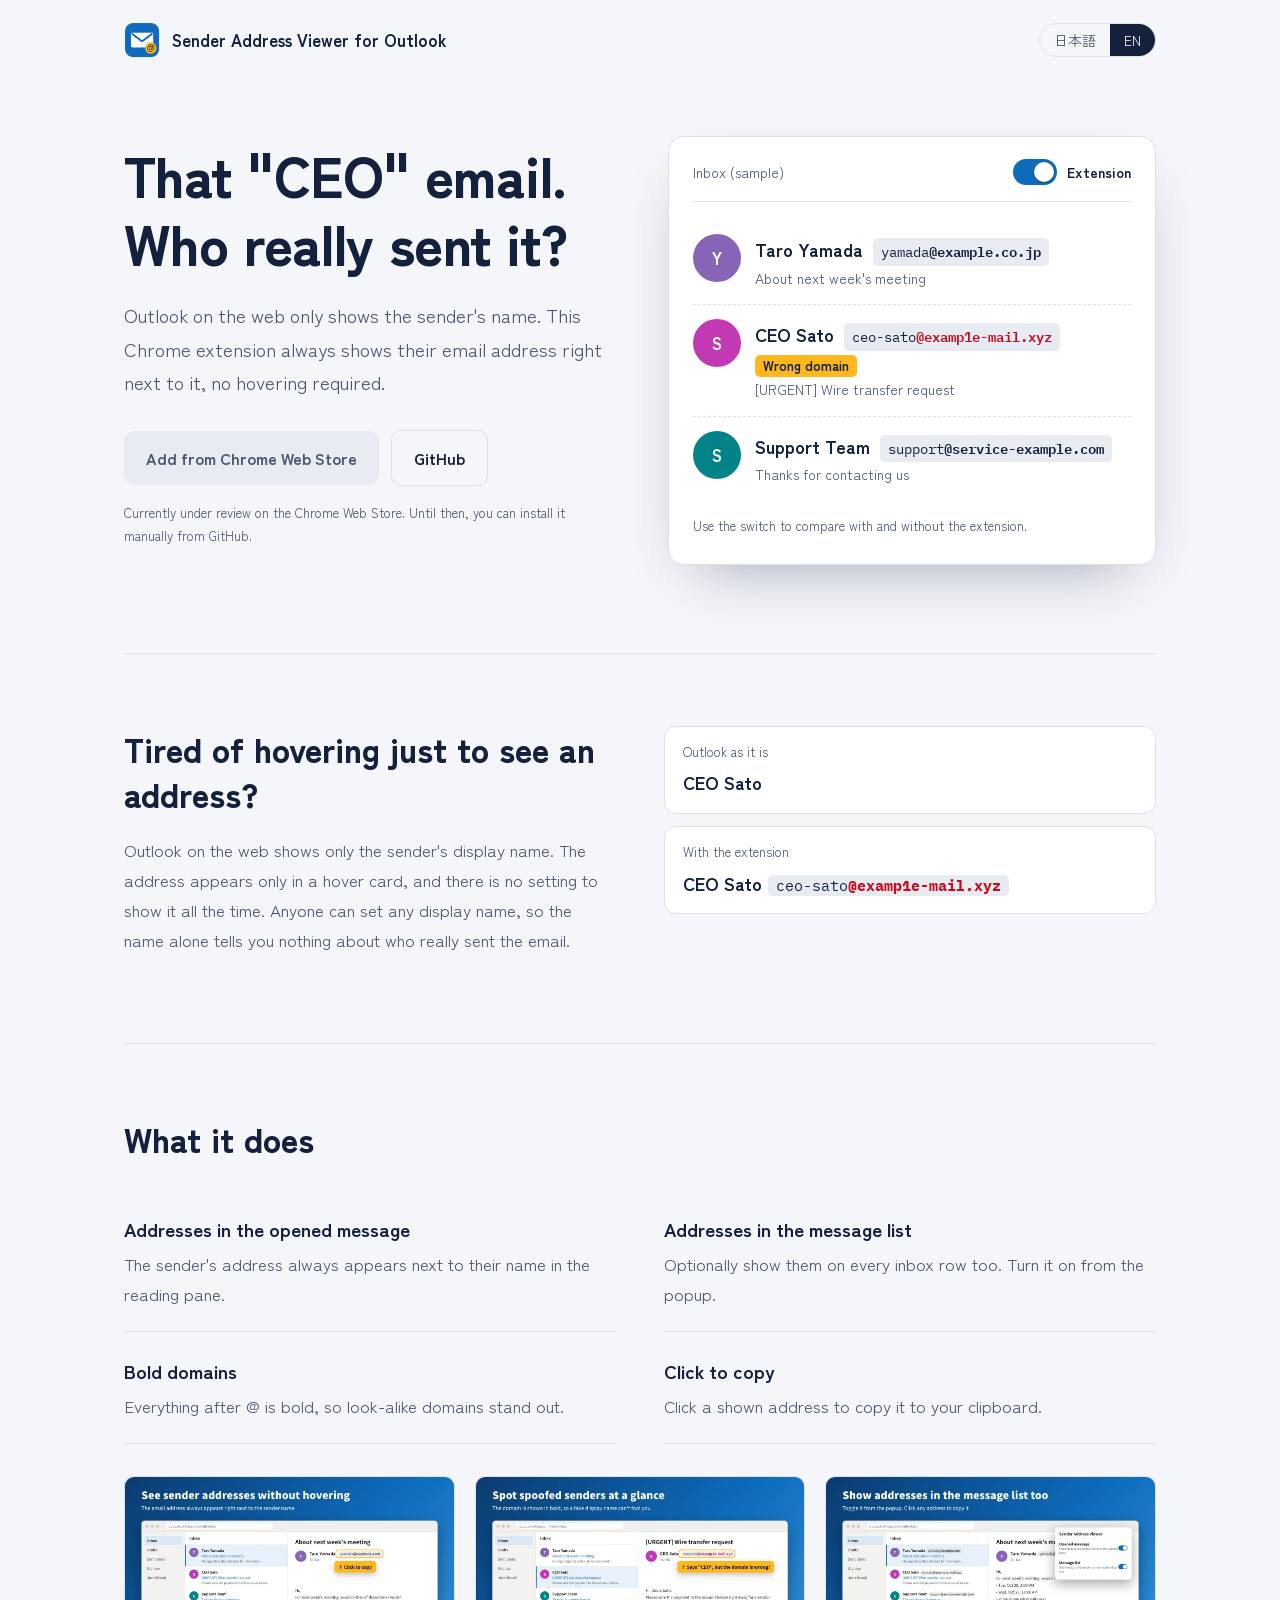
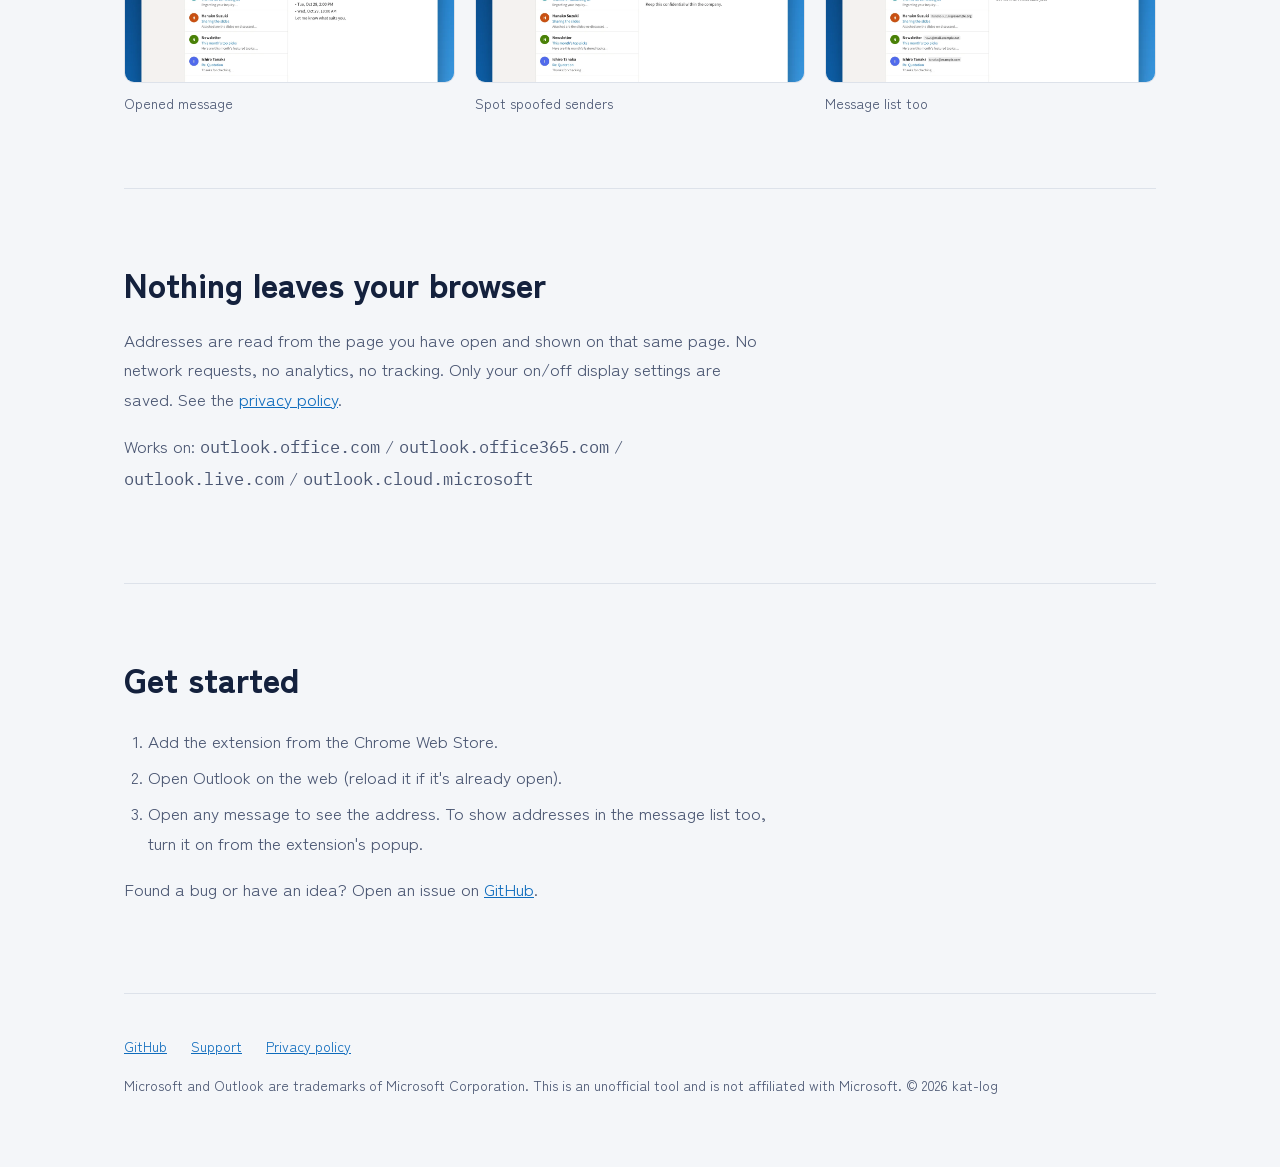
==== docs/index.html @ 24bbae58 "GitHub Pages 用のLP（日英）を追加 Co-Authored-By: Claude Opus 5.5 <noreply@anthropic.com> Claude-Session: htt" ====
<!doctype html>
<html lang="ja">
<head>
<meta charset="utf-8">
<meta name="viewport" content="width=device-width, initial-scale=1">
<title>差出人アドレス表示 for Outlook</title>
<meta name="description" content="Outlook on the web で、差出人名の横にメールアドレスを常に表示する Chrome 拡張機能。ホバー不要で、なりすましメールも一目でわかります。">
<meta property="og:title" content="差出人アドレス表示 for Outlook / Sender Address Viewer for Outlook">
<meta property="og:description" content="Always show the sender's email address next to their name in Outlook on the web.">
<meta property="og:image" content="https://kat-log.github.io/outlook-sender-address/img/og.png">
<meta property="og:type" content="website">
<meta name="twitter:card" content="summary_large_image">
<link rel="icon" href="img/icon.png">
<link rel="preconnect" href="https://fonts.googleapis.com">
<link rel="preconnect" href="https://fonts.gstatic.com" crossorigin>
<link href="https://fonts.googleapis.com/css2?family=IBM+Plex+Mono:wght@400;600&family=Zen+Kaku+Gothic+New:wght@400;500;700;900&display=swap" rel="stylesheet">
<style>
:root {
  --ink: #14213d;
  --ink-soft: #4a5672;
  --paper: #f4f6f9;
  --sheet: #ffffff;
  --line: #dde2ea;
  --blue: #0f6cbd;
  --amber: #ffb81c;
  --red: #c50f1f;
  --chip: #e8ecf2;
  color-scheme: light;
}
@media (prefers-color-scheme: dark) {
  :root:not([data-theme="light"]) {
    --ink: #e8edf5; --ink-soft: #a6b0c3; --paper: #0e1626; --sheet: #16213a;
    --line: #2a3756; --blue: #5aa9f0; --red: #ff6b6b; --chip: #24324f;
    color-scheme: dark;
  }
}
* { box-sizing: border-box; }
html { -webkit-text-size-adjust: 100%; }
body {
  margin: 0; background: var(--paper); color: var(--ink);
  font-family: "Zen Kaku Gothic New", system-ui, sans-serif;
  font-size: 17px; line-height: 1.75;
}
a { color: var(--blue); }
:focus-visible { outline: 3px solid var(--amber); outline-offset: 3px; border-radius: 4px; }
.wrap { max-width: 1080px; margin: 0 auto; padding: 0 24px; }
.mono { font-family: "IBM Plex Mono", ui-monospace, monospace; }

/* header */
header.top { display: flex; align-items: center; justify-content: space-between; padding: 22px 0; }
.logo { display: flex; align-items: center; gap: 12px; font-weight: 700; color: var(--ink); text-decoration: none; }
.logo img { width: 36px; height: 36px; }
.lang { display: flex; flex-shrink: 0; white-space: nowrap; border: 1px solid var(--line); border-radius: 999px; overflow: hidden; }
.lang button { font: inherit; font-size: 14px; border: 0; background: transparent; color: var(--ink-soft); padding: 4px 14px; cursor: pointer; }
.lang button[aria-pressed="true"] { background: var(--ink); color: var(--paper); }

/* hero */
.hero { display: grid; grid-template-columns: 1fr 1fr; gap: 56px; align-items: center; padding: 56px 0 88px; }
.hero h1 { font-size: clamp(34px, 5vw, 56px); line-height: 1.22; font-weight: 900; margin: 0; letter-spacing: -0.01em; }
.hero .lead { margin: 22px 0 32px; color: var(--ink-soft); font-size: 19px; max-width: 30em; }
.cta { display: flex; flex-wrap: wrap; gap: 12px; align-items: center; }
.btn { display: inline-flex; align-items: center; gap: 10px; font-weight: 700; text-decoration: none; padding: 13px 22px; border-radius: 10px; font-size: 16px; }
.btn.primary { background: var(--blue); color: #fff; }
.btn.ghost { color: var(--ink); border: 1.5px solid var(--line); }
.btn[aria-disabled="true"] { background: var(--chip); color: var(--ink-soft); cursor: default; }
.note { font-size: 13px; color: var(--ink-soft); width: 100%; margin-top: 4px; }

/* the demo: a message header you can switch the extension on for */
.demo { background: var(--sheet); border: 1px solid var(--line); border-radius: 16px; padding: 22px 24px 26px; box-shadow: 0 24px 60px -30px rgba(20,33,61,.45); }
.demo-bar { display: flex; justify-content: space-between; align-items: center; padding-bottom: 16px; margin-bottom: 18px; border-bottom: 1px solid var(--line); font-size: 14px; color: var(--ink-soft); }
.switch { display: inline-flex; align-items: center; gap: 10px; cursor: pointer; user-select: none; font-weight: 700; color: var(--ink); }
.switch input { appearance: none; width: 44px; height: 26px; border-radius: 13px; background: var(--line); position: relative; cursor: pointer; transition: background .2s; margin: 0; }
.switch input::after { content: ""; position: absolute; top: 3px; left: 3px; width: 20px; height: 20px; border-radius: 50%; background: #fff; transition: transform .2s; box-shadow: 0 1px 3px rgba(0,0,0,.3); }
.switch input:checked { background: var(--blue); }
.switch input:checked::after { transform: translateX(18px); }
.msg { display: grid; grid-template-columns: 48px 1fr; gap: 14px; padding: 14px 0; }
.msg + .msg { border-top: 1px dashed var(--line); }
.av { width: 48px; height: 48px; border-radius: 50%; display: grid; place-items: center; color: #fff; font-weight: 700; }
.who { display: flex; flex-wrap: wrap; align-items: baseline; gap: 4px 10px; font-weight: 700; font-size: 18px; }
.addr { font-size: 14px; font-weight: 400; background: var(--chip); padding: 1px 8px; border-radius: 5px; max-width: 0; opacity: 0; overflow: hidden; white-space: nowrap; transition: max-width .5s ease, opacity .3s ease; }
.addr b { font-weight: 600; }
.on .addr { max-width: 340px; opacity: 1; }
.subj { font-size: 14px; color: var(--ink-soft); }
.msg.fake .addr b { color: var(--red); }
.flag { display: none; font-size: 13px; font-weight: 700; color: var(--ink); background: var(--amber); padding: 0 8px; border-radius: 5px; }
.on .msg.fake .flag { display: inline-block; }
.hint { font-size: 13px; color: var(--ink-soft); margin: 14px 0 0; }

/* sections */
section { padding: 72px 0; border-top: 1px solid var(--line); }
h2 { font-size: clamp(26px, 3.4vw, 34px); line-height: 1.35; margin: 0 0 18px; font-weight: 900; }
.prose { max-width: 38em; color: var(--ink-soft); }
.why { display: grid; grid-template-columns: 1fr 1fr; gap: 48px; align-items: start; }
.compare { display: grid; gap: 12px; margin: 0; }
.compare div { background: var(--sheet); border: 1px solid var(--line); border-radius: 12px; padding: 14px 18px; }
.compare dt { font-size: 13px; color: var(--ink-soft); }
.compare dd { margin: 4px 0 0; font-weight: 700; font-size: 18px; }
.compare .after dd .mono { font-weight: 400; font-size: 15px; background: var(--chip); padding: 1px 8px; border-radius: 5px; margin-left: 6px; }

.features { margin: 28px 0 0; padding: 0; list-style: none; display: grid; grid-template-columns: repeat(2, 1fr); gap: 0 48px; }
.features li { padding: 22px 0; border-bottom: 1px solid var(--line); }
.features strong { display: block; font-size: 19px; margin-bottom: 4px; }
.features span { color: var(--ink-soft); }

.shots { display: grid; grid-template-columns: repeat(3, 1fr); gap: 20px; margin-top: 32px; }
.shots figure { margin: 0; }
.shots img { width: 100%; height: auto; border-radius: 10px; border: 1px solid var(--line); display: block; }
.shots figcaption { font-size: 14px; color: var(--ink-soft); margin-top: 8px; }

.install { margin: 24px 0 0; padding-left: 1.4em; }
.install li { margin: 6px 0; }

footer { padding: 40px 0 56px; border-top: 1px solid var(--line); font-size: 14px; color: var(--ink-soft); }
footer nav { display: flex; flex-wrap: wrap; gap: 8px 24px; margin-bottom: 14px; }

html:not([lang="en"]) [data-en],
html[lang="en"] [data-ja] { display: none !important; }

@media (max-width: 820px) {
  .hero, .why { grid-template-columns: 1fr; gap: 36px; }
  .hero { padding: 24px 0 64px; }
  .features { grid-template-columns: 1fr; }
  .shots { grid-template-columns: 1fr; }
  section { padding: 56px 0; }
  .wrap { padding: 0 16px; }
  .logo { font-size: 14px; gap: 8px; }
  .logo img { width: 28px; height: 28px; }
  header.top { gap: 12px; }
}
@media (prefers-reduced-motion: reduce) { .addr, .switch input, .switch input::after { transition: none; } }
</style>
</head>
<body>
<div class="wrap">
  <header class="top">
    <a class="logo" href="./"><img src="img/icon.png" alt=""><span data-ja>差出人アドレス表示 for Outlook</span><span data-en>Sender Address Viewer for Outlook</span></a>
    <div class="lang" role="group" aria-label="Language">
      <button type="button" data-set-lang="ja" aria-pressed="true">日本語</button>
      <button type="button" data-set-lang="en" aria-pressed="false">EN</button>
    </div>
  </header>

  <main>
    <div class="hero">
      <div>
        <h1 data-ja>その「社長」、<br>本当に社長から？</h1>
        <h1 data-en>That "CEO" email.<br>Who really sent it?</h1>
        <p class="lead" data-ja>Outlook on the web は差出人の名前しか見せてくれません。この Chrome 拡張機能は、差出人名のすぐ横にメールアドレスを常に表示します。ホバーは不要です。</p>
        <p class="lead" data-en>Outlook on the web only shows the sender's name. This Chrome extension always shows their email address right next to it, no hovering required.</p>
        <div class="cta">
          <a class="btn primary js-store" href="#" aria-disabled="true"><span data-ja>Chrome ウェブストアで追加</span><span data-en>Add from Chrome Web Store</span></a>
          <a class="btn ghost" href="https://github.com/kat-log/outlook-sender-address">GitHub</a>
          <p class="note js-store-note" data-ja>現在 Chrome ウェブストアで審査中です。公開までは GitHub から手動で導入できます。</p>
          <p class="note js-store-note" data-en>Currently under review on the Chrome Web Store. Until then, you can install it manually from GitHub.</p>
        </div>
      </div>

      <div class="demo" id="demo">
        <div class="demo-bar">
          <span data-ja>受信トレイ（サンプル）</span><span data-en>Inbox (sample)</span>
          <label class="switch"><input type="checkbox" id="demo-toggle"><span data-ja>拡張機能</span><span data-en>Extension</span></label>
        </div>
        <div class="msg">
          <div class="av" style="background:#8764b8">Y</div>
          <div>
            <div class="who"><span data-ja>山田 太郎</span><span data-en>Taro Yamada</span><span class="addr mono">yamada<b>@example.co.jp</b></span></div>
            <div class="subj" data-ja>来週の打ち合わせについて</div><div class="subj" data-en>About next week's meeting</div>
          </div>
        </div>
        <div class="msg fake">
          <div class="av" style="background:#c239b3">S</div>
          <div>
            <div class="who"><span data-ja>社長 佐藤</span><span data-en>CEO Sato</span><span class="addr mono">ceo-sato<b>@examp1e-mail.xyz</b></span><span class="flag" data-ja>ドメインが違う</span><span class="flag" data-en>Wrong domain</span></div>
            <div class="subj" data-ja>【至急】振込のお願い</div><div class="subj" data-en>[URGENT] Wire transfer request</div>
          </div>
        </div>
        <div class="msg">
          <div class="av" style="background:#038387">S</div>
          <div>
            <div class="who"><span data-ja>サポートチーム</span><span data-en>Support Team</span><span class="addr mono">support<b>@service-example.com</b></span></div>
            <div class="subj" data-ja>ご利用ありがとうございます</div><div class="subj" data-en>Thanks for contacting us</div>
          </div>
        </div>
        <p class="hint" data-ja>右上のスイッチで、拡張機能のあり・なしを切り替えられます。</p>
        <p class="hint" data-en>Use the switch to compare with and without the extension.</p>
      </div>
    </div>

    <section>
      <div class="why">
        <div>
          <h2 data-ja>アドレスを見るたびに、ホバーしていませんか</h2>
          <h2 data-en>Tired of hovering just to see an address?</h2>
          <p class="prose" data-ja>Outlook on the web では、差出人の表示名しか出ません。アドレスはマウスを乗せたときのポップアップでしか確認できず、設定で常時表示に切り替えることもできません。表示名は送り主が自由に決められるので、名前だけでは本当の送り主はわかりません。</p>
          <p class="prose" data-en>Outlook on the web shows only the sender's display name. The address appears only in a hover card, and there is no setting to show it all the time. Anyone can set any display name, so the name alone tells you nothing about who really sent the email.</p>
        </div>
        <dl class="compare">
          <div><dt data-ja>いつもの Outlook</dt><dt data-en>Outlook as it is</dt><dd data-ja>社長 佐藤</dd><dd data-en>CEO Sato</dd></div>
          <div class="after"><dt data-ja>拡張機能を入れると</dt><dt data-en>With the extension</dt><dd><span data-ja>社長 佐藤</span><span data-en>CEO Sato</span><span class="mono">ceo-sato<b style="color:var(--red)">@examp1e-mail.xyz</b></span></dd></div>
        </dl>
      </div>
    </section>

    <section>
      <h2 data-ja>できること</h2>
      <h2 data-en>What it does</h2>
      <ul class="features">
        <li><strong data-ja>開いたメールにアドレスを表示</strong><strong data-en>Addresses in the opened message</strong><span data-ja>閲覧ウィンドウの差出人名の右に、メールアドレスを常に表示します。</span><span data-en>The sender's address always appears next to their name in the reading pane.</span></li>
        <li><strong data-ja>メール一覧にも表示</strong><strong data-en>Addresses in the message list</strong><span data-ja>受信トレイの各行にも表示できます。ポップアップのスイッチで切り替えます。</span><span data-en>Optionally show them on every inbox row too. Turn it on from the popup.</span></li>
        <li><strong data-ja>ドメインを太字に</strong><strong data-en>Bold domains</strong><span data-ja>@ 以降を太字にするので、似せたドメインのなりすましに気づきやすくなります。</span><span data-en>Everything after @ is bold, so look-alike domains stand out.</span></li>
        <li><strong data-ja>クリックでコピー</strong><strong data-en>Click to copy</strong><span data-ja>表示されたアドレスをクリックすると、そのままコピーできます。</span><span data-en>Click a shown address to copy it to your clipboard.</span></li>
      </ul>
      <div class="shots">
        <figure><img data-ja src="img/screenshot-ja-1-reading.webp" alt="開いたメールの差出人名の横にアドレスが表示された画面" width="1280" height="800" loading="lazy"><img data-en src="img/screenshot-en-1-reading.webp" alt="Reading pane with the sender's address shown next to the name" width="1280" height="800" loading="lazy"><figcaption data-ja>開いたメール</figcaption><figcaption data-en>Opened message</figcaption></figure>
        <figure><img data-ja src="img/screenshot-ja-2-phish.webp" alt="なりすましメールのドメインが太字で表示された画面" width="1280" height="800" loading="lazy"><img data-en src="img/screenshot-en-2-phish.webp" alt="A spoofed sender's domain shown in bold" width="1280" height="800" loading="lazy"><figcaption data-ja>なりすましに気づける</figcaption><figcaption data-en>Spot spoofed senders</figcaption></figure>
        <figure><img data-ja src="img/screenshot-ja-3-list.webp" alt="メール一覧の各行にアドレスが表示された画面" width="1280" height="800" loading="lazy"><img data-en src="img/screenshot-en-3-list.webp" alt="Message list with addresses on every row" width="1280" height="800" loading="lazy"><figcaption data-ja>メール一覧にも</figcaption><figcaption data-en>Message list too</figcaption></figure>
      </div>
    </section>

    <section>
      <h2 data-ja>データは一切送信しません</h2>
      <h2 data-en>Nothing leaves your browser</h2>
      <p class="prose" data-ja>アドレスは開いているページの中から読み取り、同じページに表示するだけです。外部への通信、アクセス解析、トラッキングはありません。保存するのは表示のオン・オフ設定だけです。詳しくは<a href="https://github.com/kat-log/outlook-sender-address/blob/main/PRIVACY.md">プライバシーポリシー</a>をご覧ください。</p>
      <p class="prose" data-en>Addresses are read from the page you have open and shown on that same page. No network requests, no analytics, no tracking. Only your on/off display settings are saved. See the <a href="https://github.com/kat-log/outlook-sender-address/blob/main/PRIVACY.md">privacy policy</a>.</p>
      <p class="prose" data-ja>対応サイト：<span class="mono">outlook.office.com</span> / <span class="mono">outlook.office365.com</span> / <span class="mono">outlook.live.com</span> / <span class="mono">outlook.cloud.microsoft</span></p>
      <p class="prose" data-en>Works on: <span class="mono">outlook.office.com</span> / <span class="mono">outlook.office365.com</span> / <span class="mono">outlook.live.com</span> / <span class="mono">outlook.cloud.microsoft</span></p>
    </section>

    <section>
      <h2 data-ja>使い始める</h2>
      <h2 data-en>Get started</h2>
      <ol class="install prose" data-ja>
        <li>Chrome ウェブストアから拡張機能を追加します。</li>
        <li>Outlook on the web を開く（開いていたら再読み込み）。</li>
        <li>メールを開くと、差出人名の横にアドレスが出ます。一覧にも出したいときは、拡張機能アイコンのポップアップでオンにします。</li>
      </ol>
      <ol class="install prose" data-en>
        <li>Add the extension from the Chrome Web Store.</li>
        <li>Open Outlook on the web (reload it if it's already open).</li>
        <li>Open any message to see the address. To show addresses in the message list too, turn it on from the extension's popup.</li>
      </ol>
      <p class="prose" data-ja>不具合やご要望は <a href="https://github.com/kat-log/outlook-sender-address/issues">GitHub の Issues</a> へどうぞ。</p>
      <p class="prose" data-en>Found a bug or have an idea? Open an issue on <a href="https://github.com/kat-log/outlook-sender-address/issues">GitHub</a>.</p>
    </section>
  </main>

  <footer>
    <nav>
      <a href="https://github.com/kat-log/outlook-sender-address">GitHub</a>
      <a href="https://github.com/kat-log/outlook-sender-address/issues"><span data-ja>サポート</span><span data-en>Support</span></a>
      <a href="https://github.com/kat-log/outlook-sender-address/blob/main/PRIVACY.md"><span data-ja>プライバシーポリシー</span><span data-en>Privacy policy</span></a>
    </nav>
    <p data-ja>Microsoft および Outlook は Microsoft Corporation の商標です。本拡張機能は Microsoft とは無関係の非公式ツールです。© 2026 kat-log</p>
    <p data-en>Microsoft and Outlook are trademarks of Microsoft Corporation. This is an unofficial tool and is not affiliated with Microsoft. © 2026 kat-log</p>
  </footer>
</div>

<script>
// Chrome ウェブストアの公開URL。公開後にここへ入れるとボタンが有効になる。
const STORE_URL = '';

const root = document.documentElement;
const setLang = (l) => {
  root.lang = l;
  document.querySelectorAll('[data-set-lang]').forEach(b => b.setAttribute('aria-pressed', String(b.dataset.setLang === l)));
  document.title = l === 'en' ? 'Sender Address Viewer for Outlook' : '差出人アドレス表示 for Outlook';
  try { localStorage.setItem('osa-lang', l); } catch (e) {}
};
let saved = null;
try { saved = localStorage.getItem('osa-lang'); } catch (e) {}
const qp = new URLSearchParams(location.search).get('lang');
setLang(qp || saved || ((navigator.language || '').toLowerCase().startsWith('ja') ? 'ja' : 'en'));
document.querySelectorAll('[data-set-lang]').forEach(b => b.addEventListener('click', () => setLang(b.dataset.setLang)));

const demo = document.getElementById('demo');
const t = document.getElementById('demo-toggle');
t.addEventListener('change', () => demo.classList.toggle('on', t.checked));
// 最初に一度だけ、オンになる瞬間を見せる
const reduce = matchMedia('(prefers-reduced-motion: reduce)').matches;
setTimeout(() => { t.checked = true; demo.classList.add('on'); }, reduce ? 0 : 900);

const store = document.querySelector('.js-store');
if (STORE_URL) {
  store.href = STORE_URL; store.removeAttribute('aria-disabled');
  document.querySelectorAll('.js-store-note').forEach(n => n.remove());
} else {
  store.addEventListener('click', e => e.preventDefault());
}
</script>
</body>
</html>
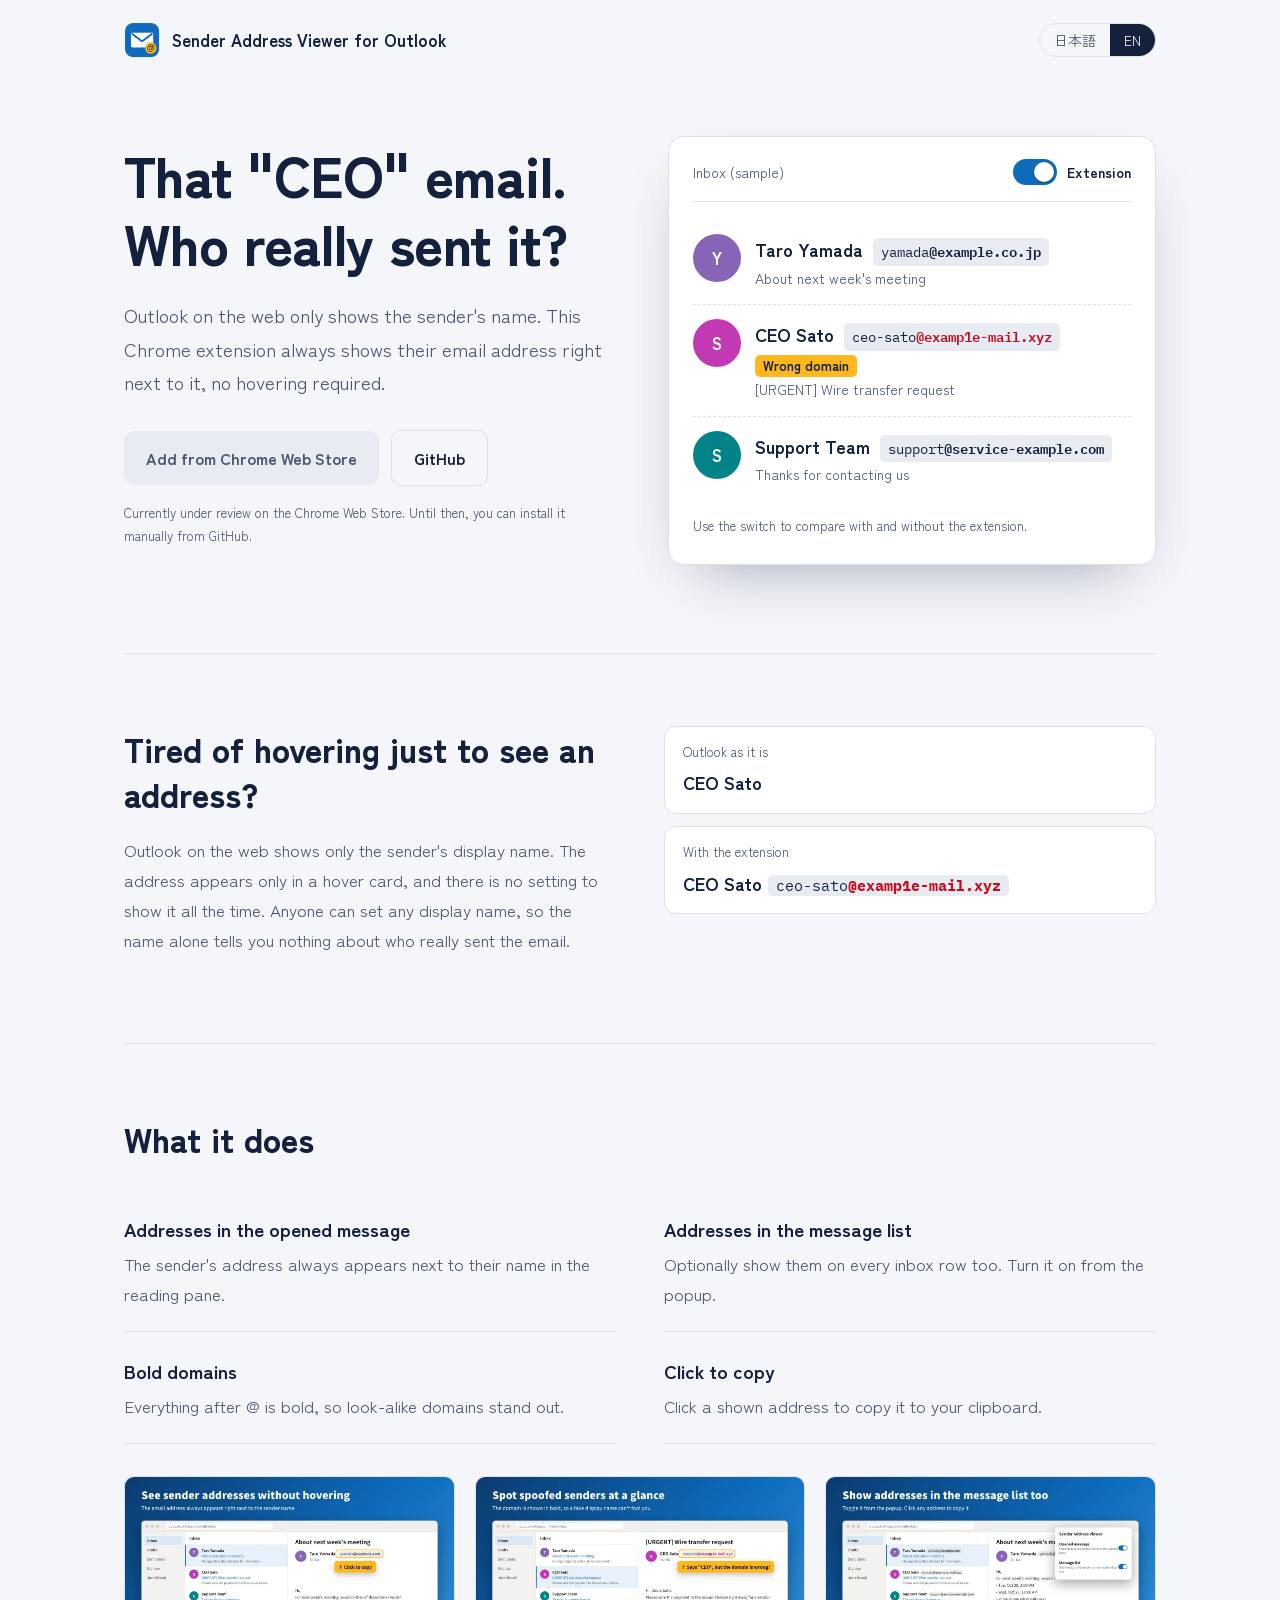
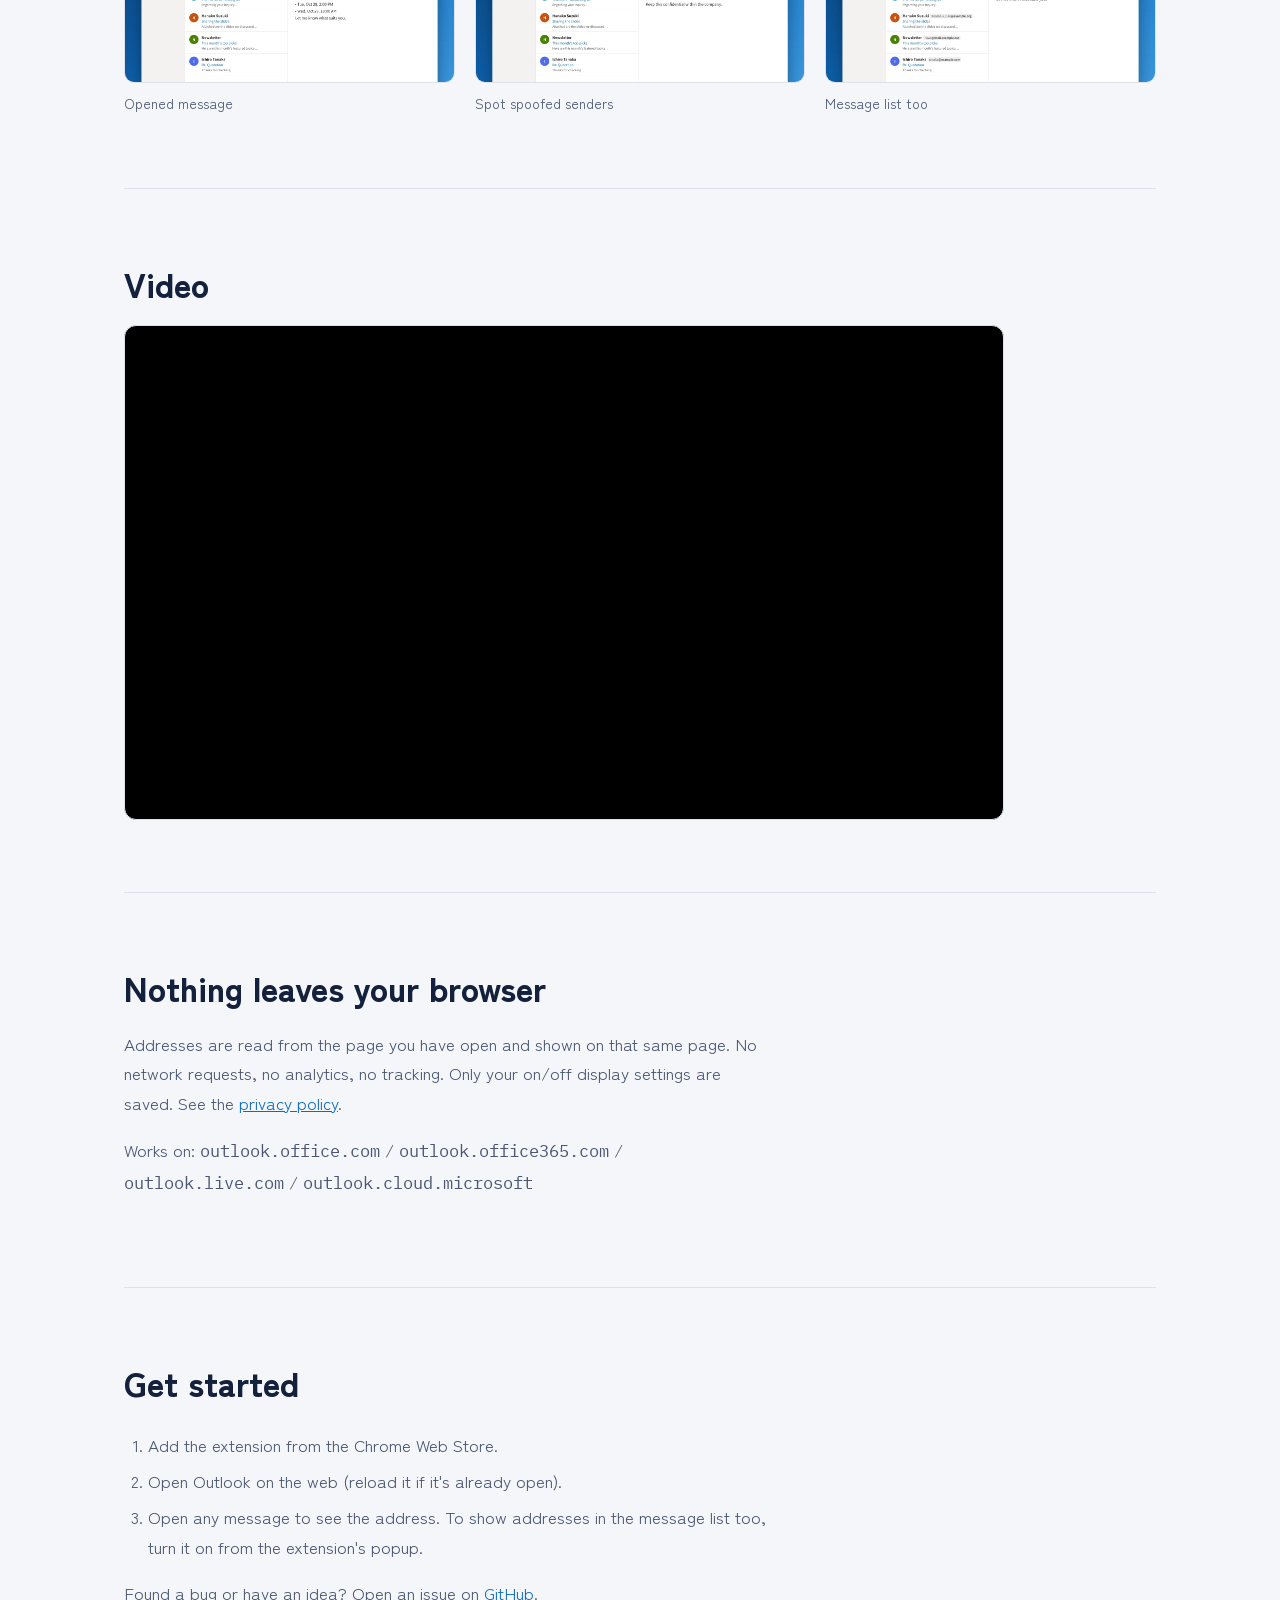
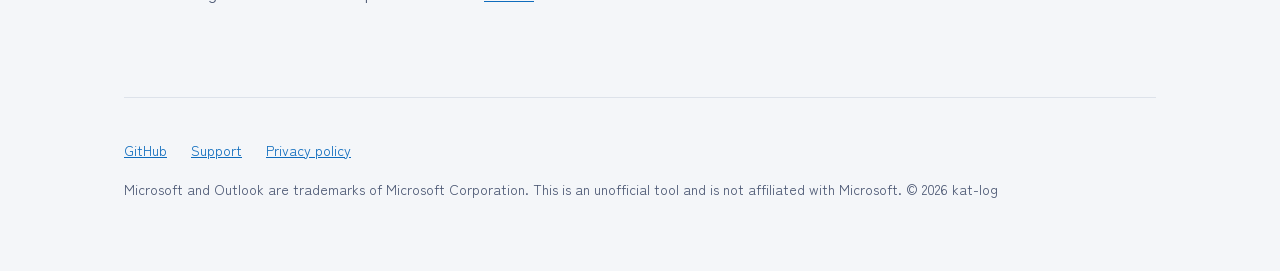
==== commit 110df6d2: "紹介動画（日英）をLPとREADMEに埋め込み Co-Authored-By: Claude Opus 5.5 <noreply@anthropic.com> Claude-Session: http" ====
--- a/docs/index.html
+++ b/docs/index.html
@@ -3,6 +3,7 @@
 <head>
 <meta charset="utf-8">
 <meta name="viewport" content="width=device-width, initial-scale=1">
+<meta name="google-site-verification" content="ZW-A2i5VkHaOEt6RLuY6zFHAiWqCiDvUYwPnH15Xgcs" />
 <title>差出人アドレス表示 for Outlook</title>
 <meta name="description" content="Outlook on the web で、差出人名の横にメールアドレスを常に表示する Chrome 拡張機能。ホバー不要で、なりすましメールも一目でわかります。">
 <meta property="og:title" content="差出人アドレス表示 for Outlook / Sender Address Viewer for Outlook">
@@ -107,6 +108,8 @@
 .shots img { width: 100%; height: auto; border-radius: 10px; border: 1px solid var(--line); display: block; }
 .shots figcaption { font-size: 14px; color: var(--ink-soft); margin-top: 8px; }
 
+.video { aspect-ratio: 16 / 9; border-radius: 12px; overflow: hidden; border: 1px solid var(--line); background: #000; max-width: 880px; }
+.video iframe { width: 100%; height: 100%; border: 0; display: block; }
 .install { margin: 24px 0 0; padding-left: 1.4em; }
 .install li { margin: 6px 0; }
 
@@ -215,6 +218,13 @@
         <figure><img data-ja src="img/screenshot-ja-2-phish.webp" alt="なりすましメールのドメインが太字で表示された画面" width="1280" height="800" loading="lazy"><img data-en src="img/screenshot-en-2-phish.webp" alt="A spoofed sender's domain shown in bold" width="1280" height="800" loading="lazy"><figcaption data-ja>なりすましに気づける</figcaption><figcaption data-en>Spot spoofed senders</figcaption></figure>
         <figure><img data-ja src="img/screenshot-ja-3-list.webp" alt="メール一覧の各行にアドレスが表示された画面" width="1280" height="800" loading="lazy"><img data-en src="img/screenshot-en-3-list.webp" alt="Message list with addresses on every row" width="1280" height="800" loading="lazy"><figcaption data-ja>メール一覧にも</figcaption><figcaption data-en>Message list too</figcaption></figure>
       </div>
+    </section>
+
+    <section>
+      <h2 data-ja>紹介動画</h2>
+      <h2 data-en>Video</h2>
+      <div class="video" data-ja><iframe src="https://www.youtube-nocookie.com/embed/o5nKh7ymOpU?rel=0" title="差出人アドレス表示 for Outlook 紹介動画" loading="lazy" allow="accelerometer; autoplay; clipboard-write; encrypted-media; gyroscope; picture-in-picture; web-share" allowfullscreen></iframe></div>
+      <div class="video" data-en><iframe src="https://www.youtube-nocookie.com/embed/Kz3tHvdSppU?rel=0" title="Sender Address Viewer for Outlook video" loading="lazy" allow="accelerometer; autoplay; clipboard-write; encrypted-media; gyroscope; picture-in-picture; web-share" allowfullscreen></iframe></div>
     </section>
 
     <section>
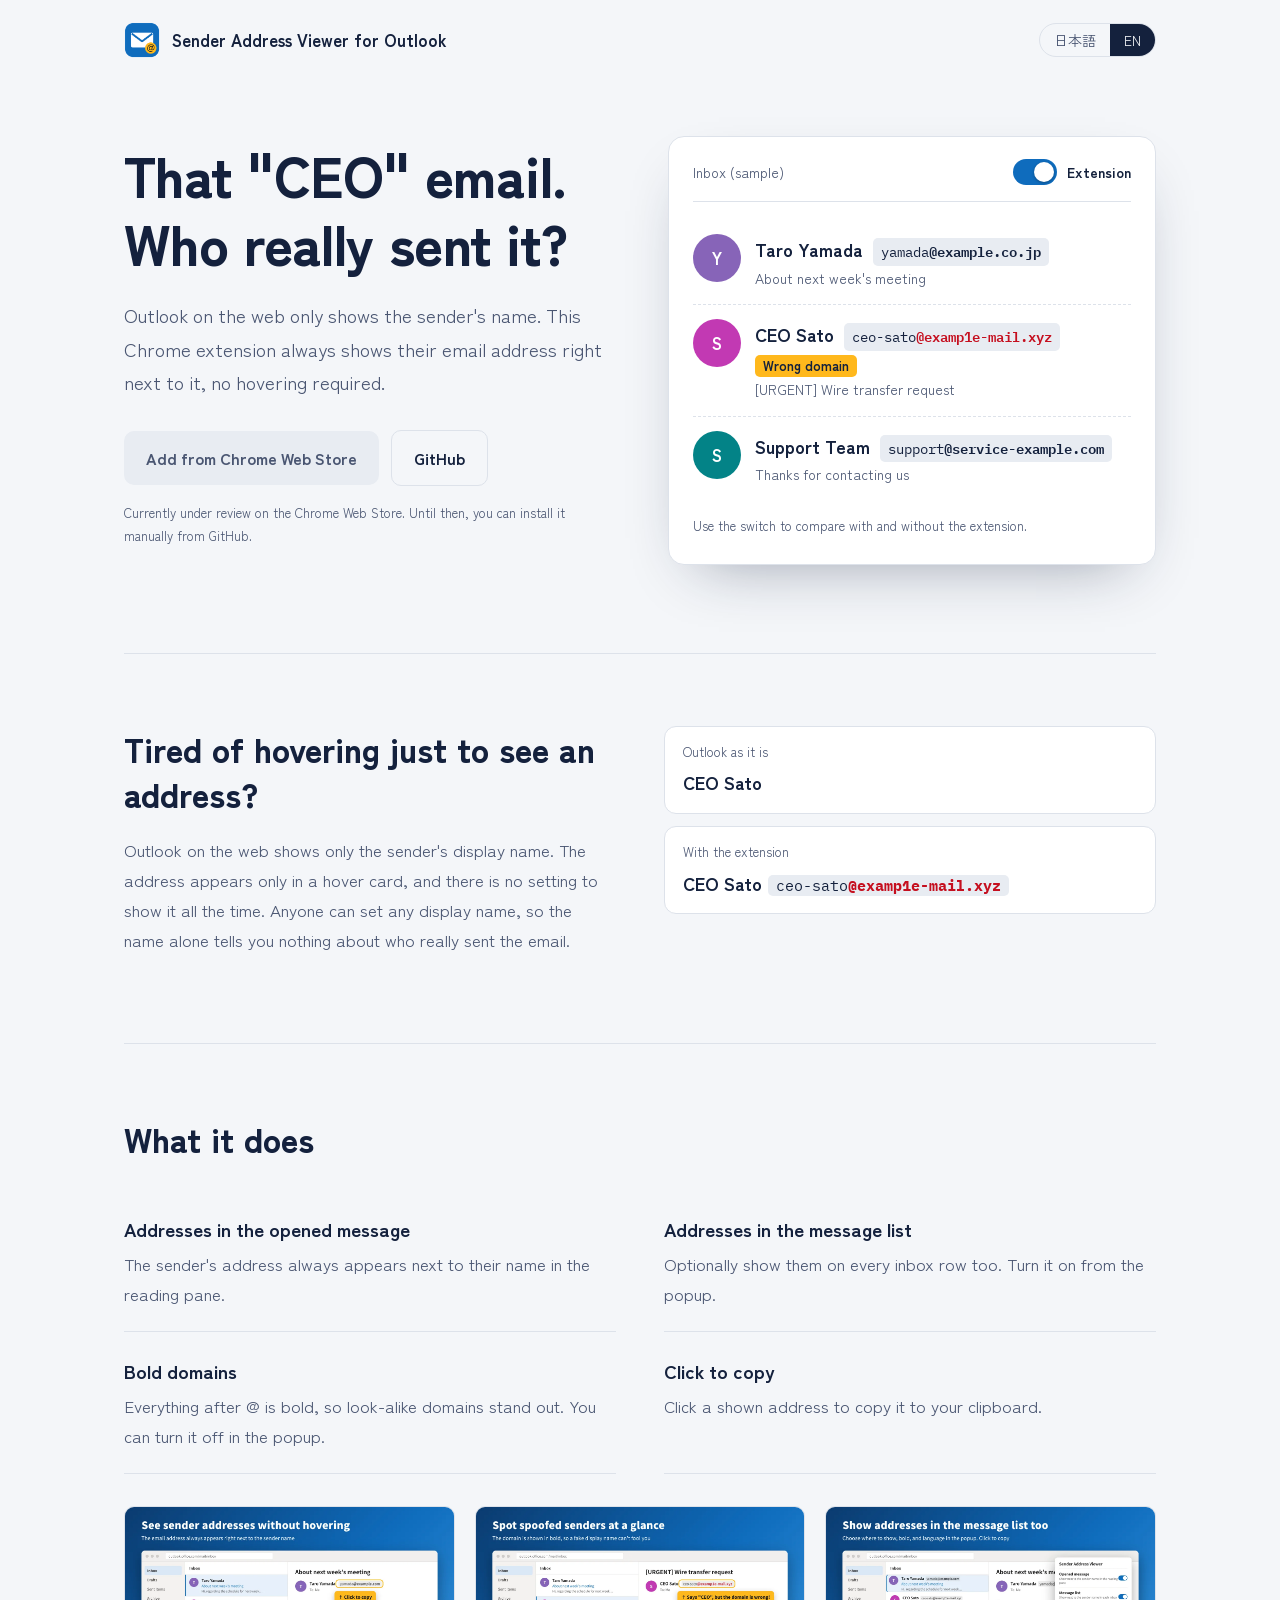
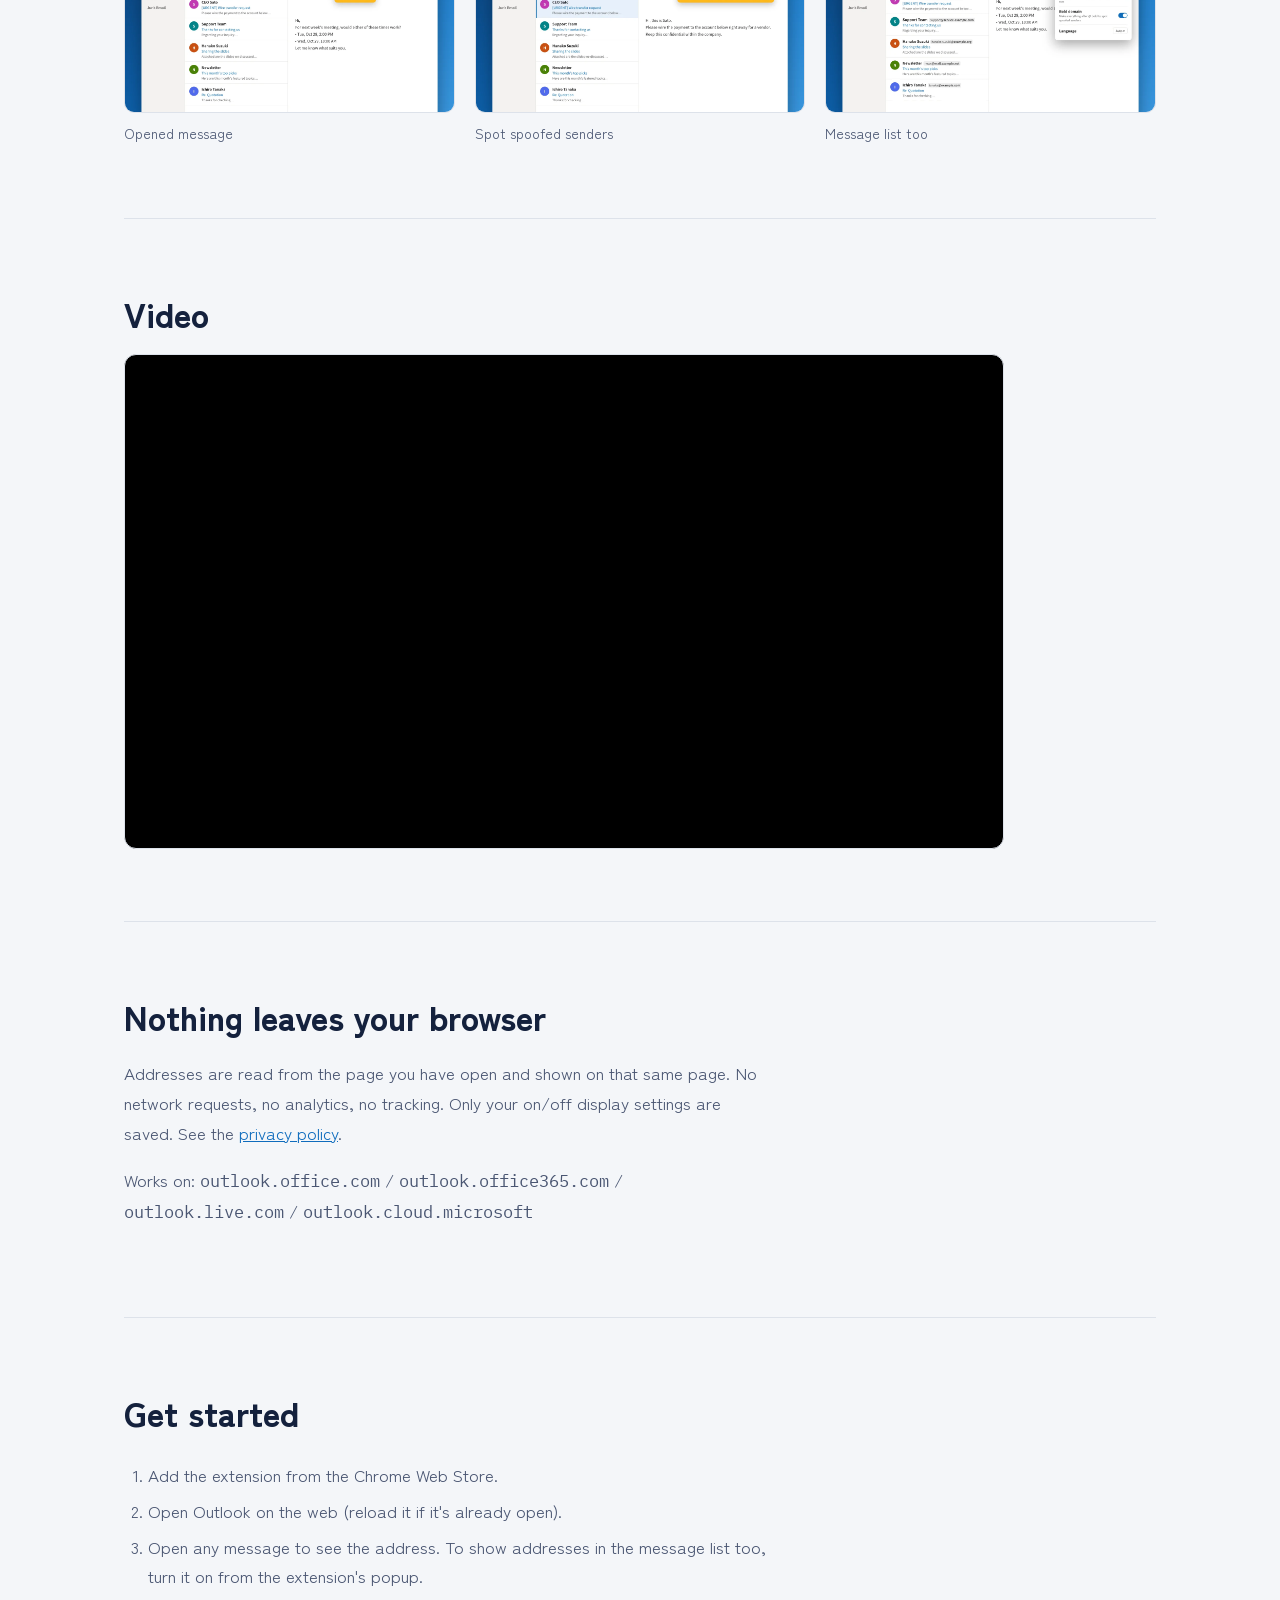
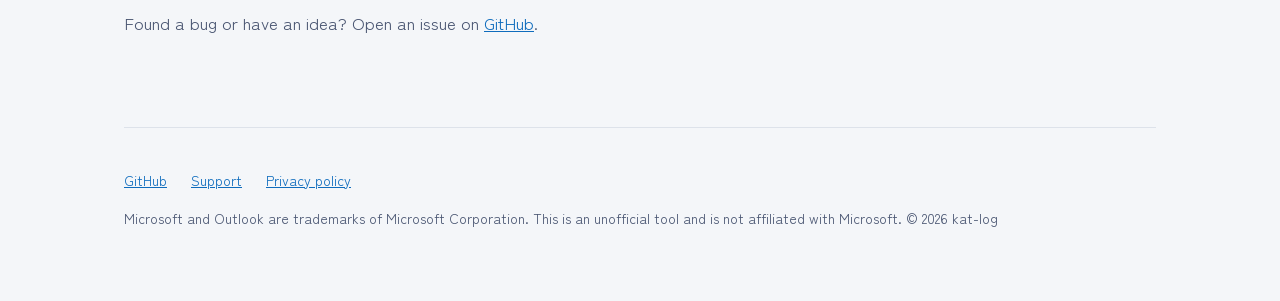
==== commit e028738b: "v1.1.0: ドメイン太字のオン・オフと表示言語の切り替えを追加 - ポップアップに「ドメインを太字」トグル（既定 ON）を追加 - 表示言語を 自動 / 日本語 / English から選べるよう" ====
--- a/docs/index.html
+++ b/docs/index.html
@@ -210,7 +210,7 @@
       <ul class="features">
         <li><strong data-ja>開いたメールにアドレスを表示</strong><strong data-en>Addresses in the opened message</strong><span data-ja>閲覧ウィンドウの差出人名の右に、メールアドレスを常に表示します。</span><span data-en>The sender's address always appears next to their name in the reading pane.</span></li>
         <li><strong data-ja>メール一覧にも表示</strong><strong data-en>Addresses in the message list</strong><span data-ja>受信トレイの各行にも表示できます。ポップアップのスイッチで切り替えます。</span><span data-en>Optionally show them on every inbox row too. Turn it on from the popup.</span></li>
-        <li><strong data-ja>ドメインを太字に</strong><strong data-en>Bold domains</strong><span data-ja>@ 以降を太字にするので、似せたドメインのなりすましに気づきやすくなります。</span><span data-en>Everything after @ is bold, so look-alike domains stand out.</span></li>
+        <li><strong data-ja>ドメインを太字に</strong><strong data-en>Bold domains</strong><span data-ja>@ 以降を太字にするので、似せたドメインのなりすましに気づきやすくなります。ポップアップでオフにもできます。</span><span data-en>Everything after @ is bold, so look-alike domains stand out. You can turn it off in the popup.</span></li>
         <li><strong data-ja>クリックでコピー</strong><strong data-en>Click to copy</strong><span data-ja>表示されたアドレスをクリックすると、そのままコピーできます。</span><span data-en>Click a shown address to copy it to your clipboard.</span></li>
       </ul>
       <div class="shots">
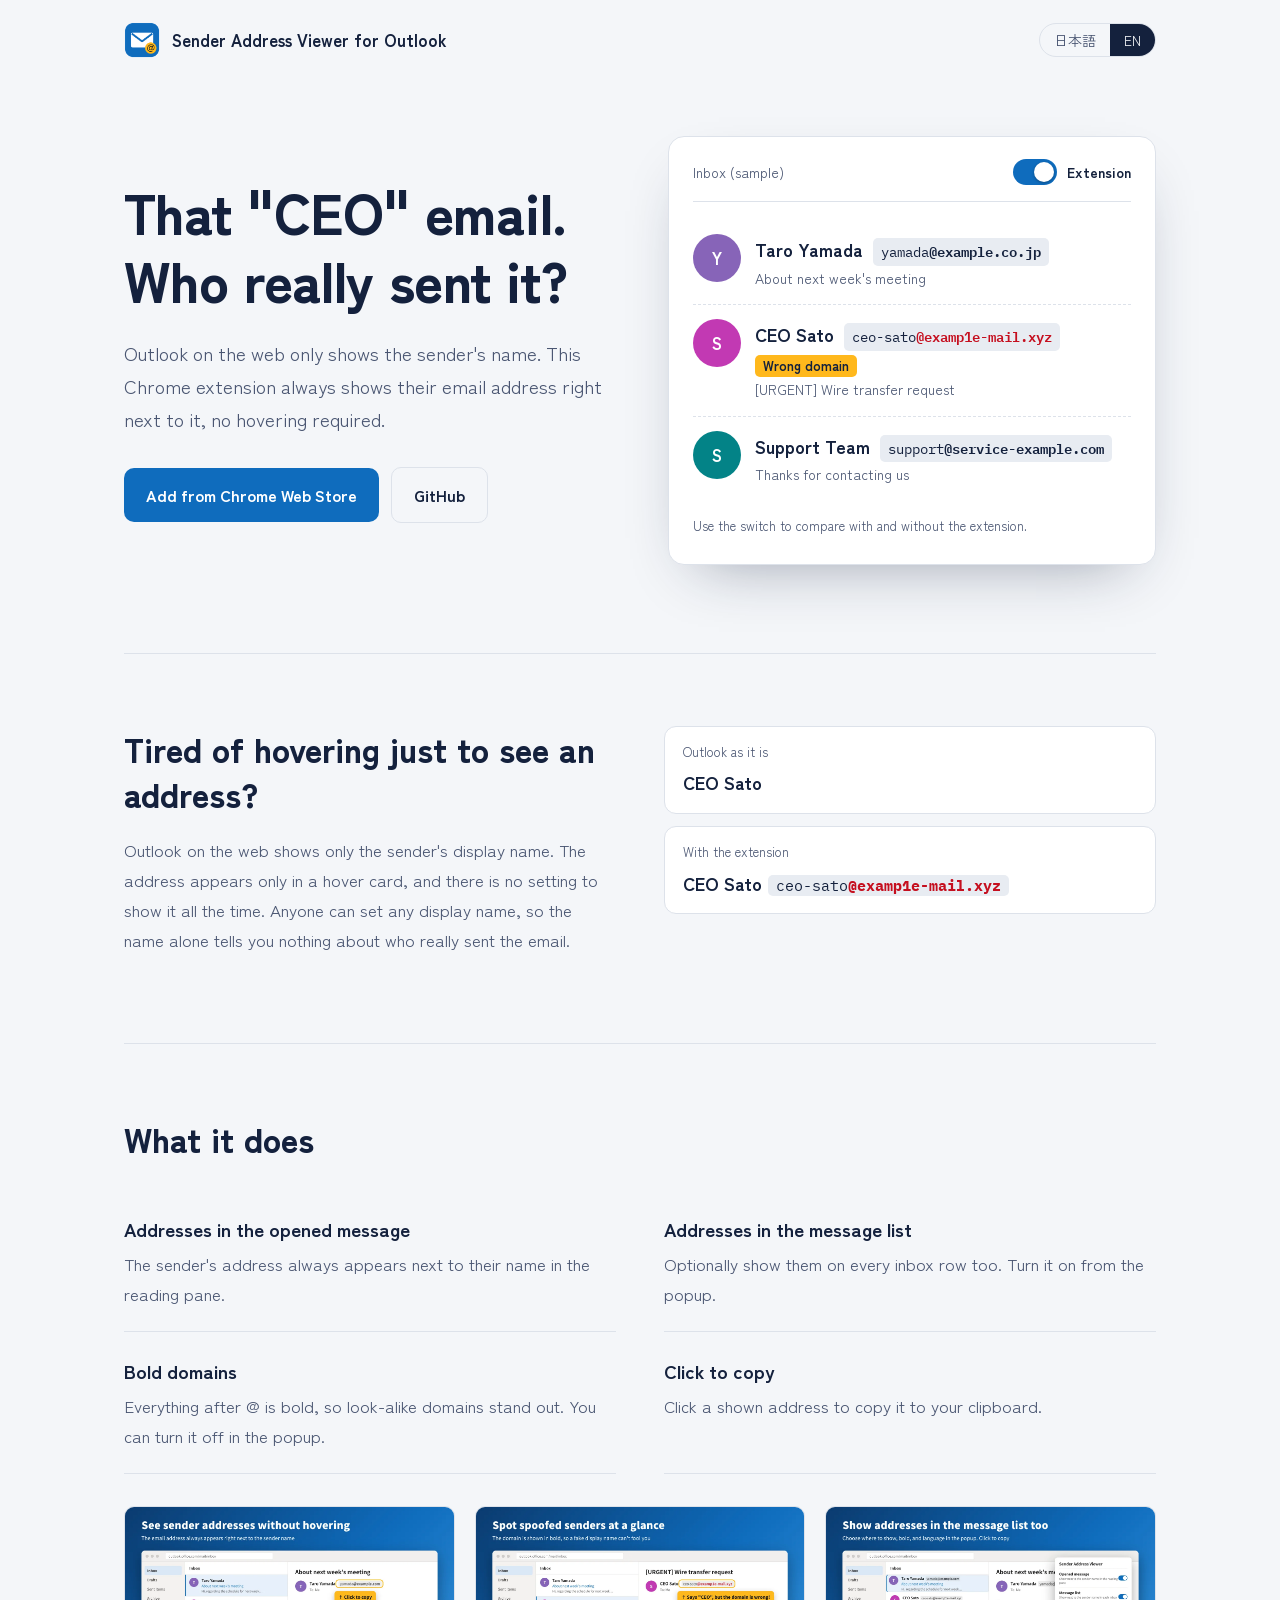
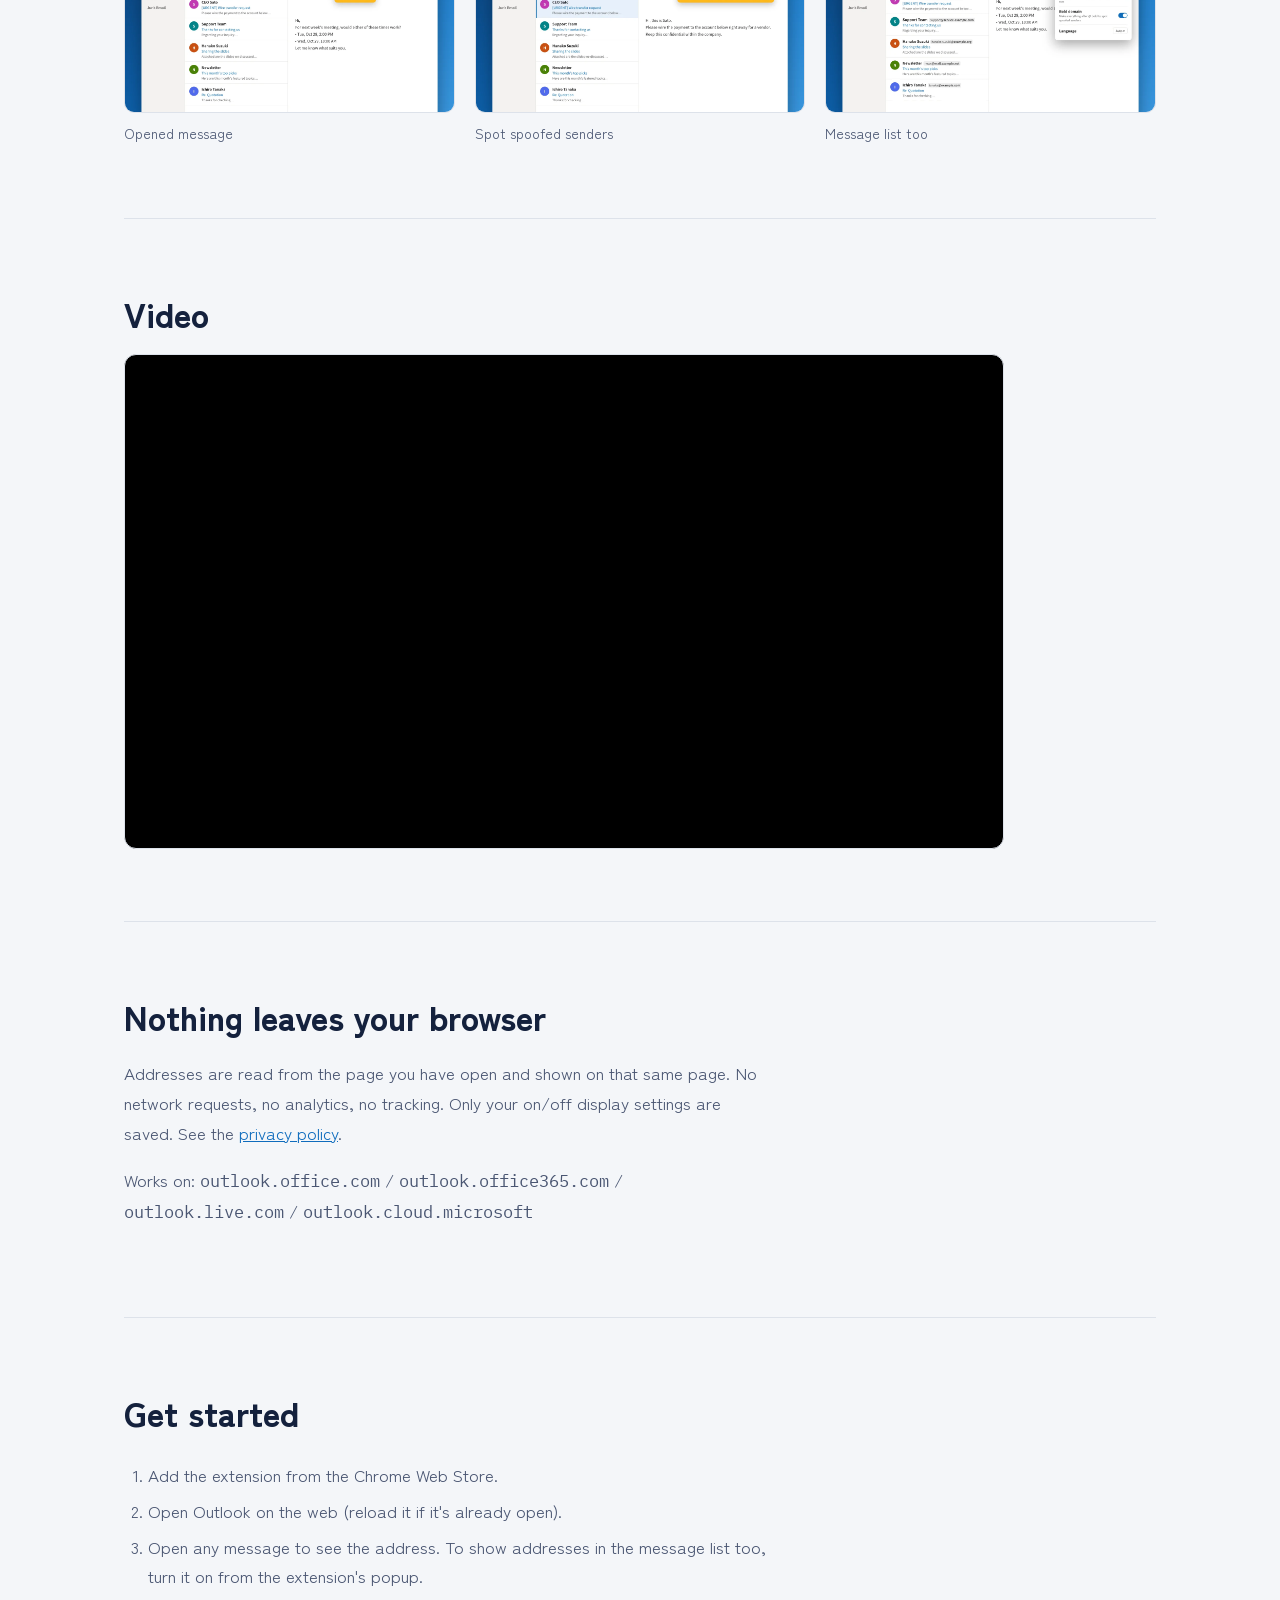
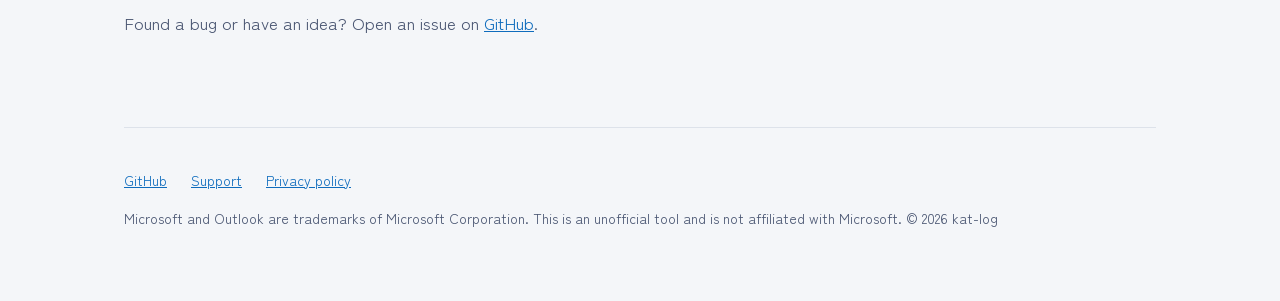
==== commit d101ca60: "Chrome ウェブストア公開に合わせてLP・READMEにストアURLを追加 Co-Authored-By: Claude Opus 5.5 <noreply@anthropic.com> Clau" ====
--- a/docs/index.html
+++ b/docs/index.html
@@ -223,8 +223,8 @@
     <section>
       <h2 data-ja>紹介動画</h2>
       <h2 data-en>Video</h2>
-      <div class="video" data-ja><iframe src="https://www.youtube-nocookie.com/embed/o5nKh7ymOpU?rel=0" title="差出人アドレス表示 for Outlook 紹介動画" loading="lazy" allow="accelerometer; autoplay; clipboard-write; encrypted-media; gyroscope; picture-in-picture; web-share" allowfullscreen></iframe></div>
-      <div class="video" data-en><iframe src="https://www.youtube-nocookie.com/embed/Kz3tHvdSppU?rel=0" title="Sender Address Viewer for Outlook video" loading="lazy" allow="accelerometer; autoplay; clipboard-write; encrypted-media; gyroscope; picture-in-picture; web-share" allowfullscreen></iframe></div>
+      <div class="video" data-ja><iframe src="https://www.youtube-nocookie.com/embed/iqoe1_WCcKM?rel=0" title="差出人アドレス表示 for Outlook 紹介動画" loading="lazy" allow="accelerometer; autoplay; clipboard-write; encrypted-media; gyroscope; picture-in-picture; web-share" allowfullscreen></iframe></div>
+      <div class="video" data-en><iframe src="https://www.youtube-nocookie.com/embed/-NmUZ48yMqw?rel=0" title="Sender Address Viewer for Outlook video" loading="lazy" allow="accelerometer; autoplay; clipboard-write; encrypted-media; gyroscope; picture-in-picture; web-share" allowfullscreen></iframe></div>
     </section>
 
     <section>
@@ -267,7 +267,7 @@
 
 <script>
 // Chrome ウェブストアの公開URL。公開後にここへ入れるとボタンが有効になる。
-const STORE_URL = '';
+const STORE_URL = 'https://chromewebstore.google.com/detail/pmiaoemkokfnbanjjdfkafpcnppegdjm';
 
 const root = document.documentElement;
 const setLang = (l) => {
